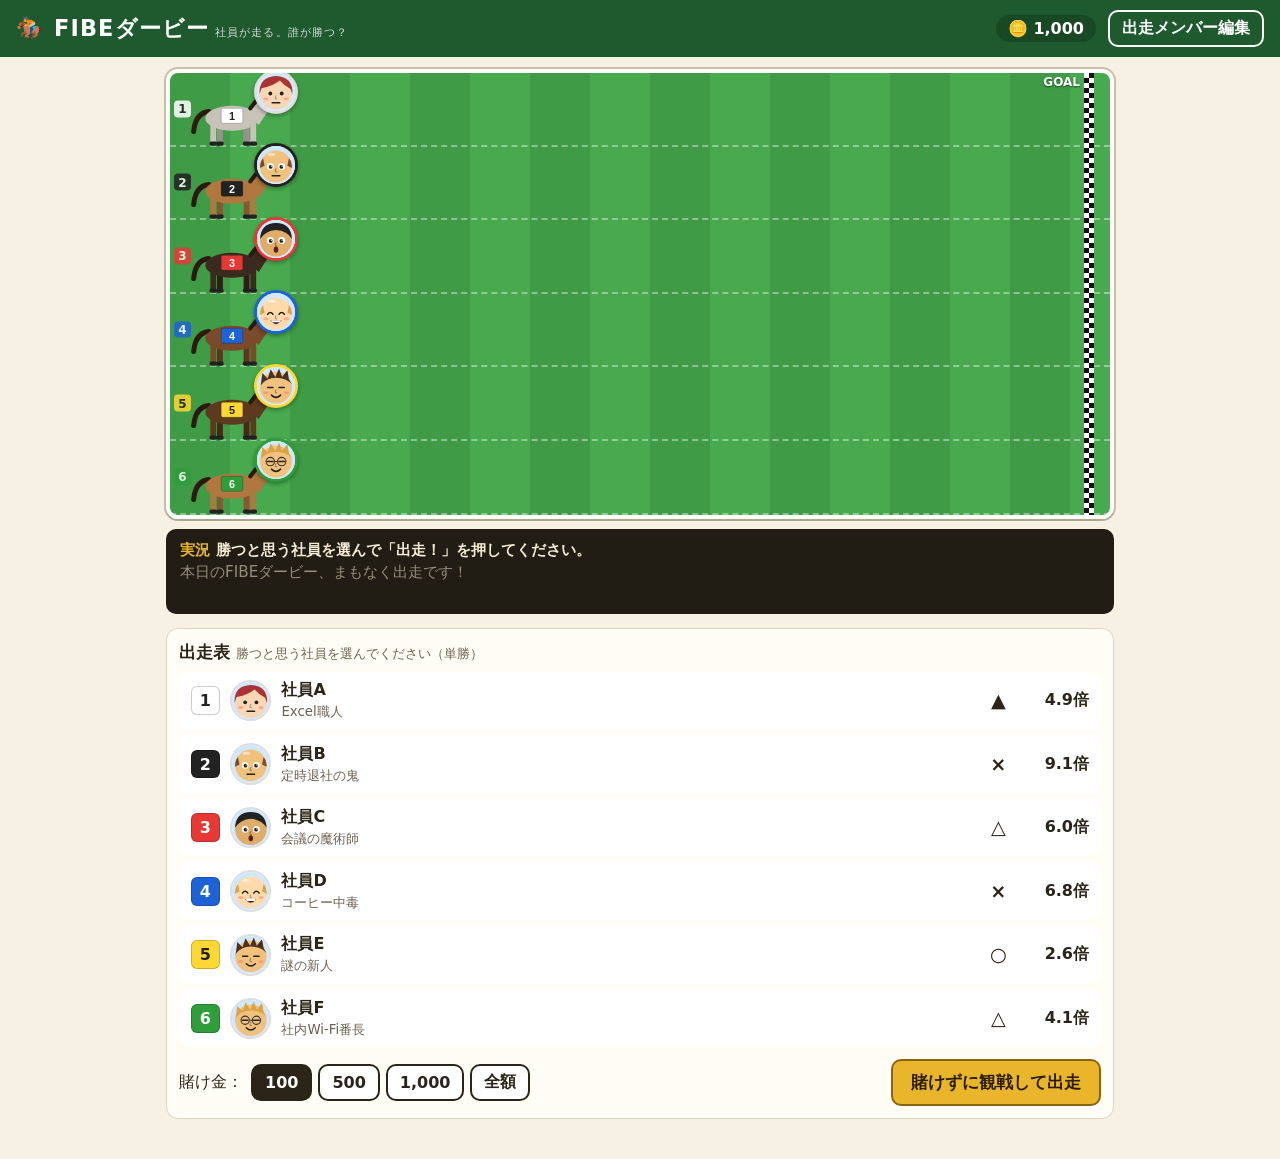
==== games/fibe-derby/index.html @ a3d032b9 "FIBEダービーを追加（feature/fibe-derby をsquash統合） Co-Authored-By: Claude Opus 5.5 <noreply@anthropic.com>" ====
<!doctype html>
<html lang="ja">
<head>
<meta charset="utf-8">
<meta name="viewport" content="width=device-width,initial-scale=1">
<title>FIBEダービー</title>
<style>
  :root {
    --bg: #f6f1e3;
    --ink: #2b2418;
    --sub: #6d6250;
    --green: #1f5a2e;
    --gold: #e9b52b;
    --card: #fffdf6;
    --line: #e0d6bf;
    --lane-h: 4.6em;
  }
  * { box-sizing: border-box; }
  html, body { margin: 0; }
  body {
    background: var(--bg);
    color: var(--ink);
    font-family: "Hiragino Kaku Gothic ProN", "Yu Gothic UI", "Meiryo", system-ui, sans-serif;
    font-size: 16px;
  }
  button { font: inherit; cursor: pointer; }
  button:disabled { cursor: not-allowed; opacity: .45; }

  header {
    background: var(--green);
    color: #fff;
    padding: 10px 16px;
    display: flex;
    align-items: center;
    gap: 12px;
    flex-wrap: wrap;
  }
  header h1 { margin: 0; font-size: 1.4rem; letter-spacing: .05em; flex: 1; white-space: nowrap; }
  header h1 small { font-size: .7rem; font-weight: normal; opacity: .8; margin-left: 6px; }
  .coins { background: #0003; border-radius: 999px; padding: 4px 12px; font-weight: 700; }
  .btn {
    border: 2px solid var(--ink);
    background: #fff;
    color: var(--ink);
    border-radius: 10px;
    padding: 6px 12px;
    font-weight: 700;
  }
  header .btn { border-color: #fff; background: transparent; color: #fff; }
  .btn.primary { background: var(--gold); border-color: #8a6410; color: #2b1d00; }

  main { max-width: 980px; margin: 0 auto; padding: 12px 16px 40px; }

  /* ---------- コース ---------- */
  #track {
    position: relative;
    border-radius: 12px;
    overflow: hidden;
    background: repeating-linear-gradient(90deg, #3f9b45 0 60px, #48a94e 60px 120px);
    border: 4px solid #fff;
    box-shadow: 0 2px 0 #0002, 0 0 0 2px #c9bfa6;
    font-size: 16px;
  }
  .lane { position: relative; height: var(--lane-h); border-bottom: 2px dashed #ffffff66; }
  .lane:last-child { border-bottom: 0; }
  .lane-no {
    position: absolute; left: 4px; top: 50%; transform: translateY(-50%);
    width: 1.4em; height: 1.4em; border-radius: 4px; font-size: .75em; font-weight: 700;
    display: grid; place-items: center; opacity: .85;
  }
  .goal {
    position: absolute; top: 0; bottom: 0; right: 16px; width: 10px;
    background: conic-gradient(#111 25%, #fff 0 50%, #111 0 75%, #fff 0) 0 0 / 10px 10px;
    z-index: 1;
  }
  .goal-label {
    position: absolute; right: 30px; top: 2px; color: #fff; font-weight: 900; font-size: .75rem;
    text-shadow: 0 1px 2px #0008; z-index: 1;
  }
  #track.slowmo { box-shadow: 0 0 0 2px #c9bfa6, inset 0 0 60px #000a; }
  #track.slowmo::after {
    content: "SLOW MOTION"; position: absolute; left: 50%; top: 50%; transform: translate(-50%, -50%);
    font-size: 2.2rem; font-weight: 900; color: #fff3; letter-spacing: .2em; pointer-events: none; z-index: 3;
    white-space: nowrap;
  }

  /* ---------- 馬 ---------- */
  .horse {
    position: absolute; left: 0; top: calc((var(--lane-h) - 4.2em) / 2 + .4em);
    width: 6.25em; height: 4.2em; z-index: 2; will-change: transform;
  }
  .flip, .bob { position: absolute; inset: 0; }
  .horse.back .flip { transform: scaleX(-1); }
  .horse-svg { position: absolute; inset: 0; width: 100%; height: 100%; overflow: visible; }
  .face {
    position: absolute; left: 3.85em; top: -.8em; width: 2.75em; height: 2.75em;
    border-radius: 50%; overflow: hidden; border: 3px solid #fff; background: #fff;
    box-shadow: 0 2px 4px #0005;
  }
  .face img, .face svg { width: 100%; height: 100%; object-fit: cover; display: block; }
  .bubble {
    position: absolute; left: 4.4em; top: -1.9em; font-size: 1.1em; z-index: 4;
    filter: drop-shadow(0 1px 1px #0006); pointer-events: none;
  }
  .rank-badge {
    position: absolute; left: -.2em; top: -.6em; background: var(--gold); color: #2b1d00; font-weight: 900;
    border-radius: 6px; padding: 0 .35em; font-size: .8em; z-index: 4; display: none;
  }
  .horse.done .rank-badge { display: block; }

  .leg { transform-box: fill-box; transform-origin: 50% 0; }
  .tail { transform-box: fill-box; transform-origin: 100% 0; }
  .running .leg-a { animation: legA .32s infinite alternate ease-in-out; }
  .running .leg-b { animation: legB .32s infinite alternate ease-in-out; }
  .running .tail { animation: tail .32s infinite alternate ease-in-out; }
  .running .bob { animation: bob .32s infinite alternate ease-in-out; }
  .horse.napping .leg, .horse.napping .bob, .horse.napping .tail { animation: none; }
  .horse.spin .bob { animation: spin .5s linear infinite; }
  #track.slowmo .running .leg-a, #track.slowmo .running .leg-b,
  #track.slowmo .running .tail, #track.slowmo .running .bob { animation-duration: .9s; }
  @keyframes legA { from { transform: rotate(30deg); } to { transform: rotate(-30deg); } }
  @keyframes legB { from { transform: rotate(-30deg); } to { transform: rotate(30deg); } }
  @keyframes tail { from { transform: rotate(-10deg); } to { transform: rotate(14deg); } }
  @keyframes bob { from { transform: translateY(0); } to { transform: translateY(-4px); } }
  @keyframes spin { to { transform: rotate(360deg); } }

  /* ---------- 実況 ---------- */
  #commentary {
    margin-top: 10px; background: #211c14; color: #f3ead2; border-radius: 10px;
    padding: 10px 14px; min-height: 5.6em; font-size: .95rem; line-height: 1.5;
  }
  #commentary .label { color: var(--gold); font-weight: 900; margin-right: 6px; }
  #commentary p { margin: 0; opacity: .55; }
  #commentary p:first-child { opacity: 1; font-weight: 700; }

  /* ---------- 出走表 ---------- */
  #paddock { margin-top: 14px; background: var(--card); border: 1px solid var(--line); border-radius: 12px; padding: 12px; }
  #paddock h2 { margin: 0 0 8px; font-size: 1.05rem; }
  #paddock h2 small { font-weight: normal; color: var(--sub); font-size: .8rem; margin-left: 6px; }
  .rows { display: grid; gap: 6px; }
  .row {
    display: grid; grid-template-columns: auto auto 1fr auto auto; align-items: center; gap: 10px;
    padding: 6px 10px; border: 2px solid transparent; border-radius: 10px; background: #fff; cursor: pointer;
  }
  .row:hover { border-color: var(--line); }
  .row.sel { border-color: var(--gold); background: #fff7d9; }
  .row input { position: absolute; opacity: 0; pointer-events: none; }
  .locked .row { cursor: default; }
  .waku { width: 1.8em; height: 1.8em; border-radius: 6px; display: grid; place-items: center; font-weight: 900; border: 1px solid #0003; }
  .pface { width: 2.6em; height: 2.6em; border-radius: 50%; overflow: hidden; border: 2px solid #0002; background: #fff; }
  .pface img, .pface svg { width: 100%; height: 100%; object-fit: cover; display: block; }
  .pname { min-width: 0; }
  .pname b { display: block; overflow: hidden; text-overflow: ellipsis; white-space: nowrap; }
  .pname small { color: var(--sub); }
  .cond { font-size: 1.2rem; font-weight: 900; width: 1.4em; text-align: center; }
  .odds { font-weight: 900; font-variant-numeric: tabular-nums; min-width: 4.2em; text-align: right; }

  .betbar { display: flex; flex-wrap: wrap; align-items: center; gap: 8px; margin-top: 12px; }
  .betbar .amounts { display: flex; gap: 6px; flex-wrap: wrap; }
  .amt.sel { background: var(--ink); color: #fff; }
  #startBtn { margin-left: auto; font-size: 1.05rem; padding: 10px 18px; }

  /* ---------- モーダル ---------- */
  .modal { position: fixed; inset: 0; background: #000a; display: none; align-items: center; justify-content: center; padding: 16px; z-index: 10; }
  .modal.open { display: flex; }
  .sheet {
    background: var(--card); border-radius: 16px; width: 100%; max-width: 560px; max-height: calc(100vh - 32px);
    overflow: auto; padding: 18px; box-shadow: 0 10px 40px #0006;
  }
  .sheet h2 { margin: 0 0 12px; }
  .podium { display: flex; align-items: flex-end; justify-content: center; gap: 10px; margin: 8px 0 14px; }
  .pod { text-align: center; flex: 1; max-width: 160px; }
  .pod .pface { margin: 0 auto 6px; width: 4em; height: 4em; }
  .pod.p1 .pface { width: 6em; height: 6em; border: 4px solid var(--gold); }
  .pod .stand { border-radius: 8px 8px 0 0; color: #fff; font-weight: 900; padding: 6px 0; margin-top: 6px; }
  .pod.p1 .stand { background: #c9971c; height: 70px; }
  .pod.p2 .stand { background: #9aa3ad; height: 48px; }
  .pod.p3 .stand { background: #b06d3b; height: 34px; }
  .pod b { display: block; overflow: hidden; text-overflow: ellipsis; white-space: nowrap; }
  .pod small { color: var(--sub); }
  .rest { margin: 0 0 12px; padding-left: 1.6em; color: var(--sub); }
  .payout { font-size: 1.15rem; font-weight: 900; text-align: center; margin: 10px 0 14px; }
  .payout.win { color: #b8860b; }
  .sheet .actions { display: flex; gap: 8px; justify-content: flex-end; flex-wrap: wrap; }

  .ed-list { display: grid; gap: 8px; margin-bottom: 12px; }
  .ed-item { display: grid; grid-template-columns: auto 1fr; gap: 10px; align-items: center; background: #fff; border: 1px solid var(--line); border-radius: 10px; padding: 8px; }
  .ed-item .pface { width: 3.4em; height: 3.4em; }
  .ed-fields { display: grid; gap: 4px; min-width: 0; }
  .ed-fields input[type=text] { width: 100%; font: inherit; padding: 4px 8px; border: 1px solid var(--line); border-radius: 6px; }
  .ed-btns { display: flex; gap: 6px; flex-wrap: wrap; }
  .ed-btns .btn { padding: 2px 8px; font-size: .85rem; }
  .ed-btns label.btn input { display: none; }
  .note { color: var(--sub); font-size: .82rem; margin: 0 0 12px; }

  #toast {
    position: fixed; left: 50%; bottom: 20px; transform: translateX(-50%); background: #211c14; color: #fff;
    padding: 10px 16px; border-radius: 10px; font-weight: 700; z-index: 20; display: none; max-width: calc(100% - 32px);
  }

  @media (max-width: 640px) {
    #track { font-size: 12px; }
    header h1 small { display: none; }
    .row { gap: 6px; padding: 6px; }
    #startBtn { width: 100%; margin-left: 0; }
  }
</style>
</head>
<body>
<header>
  <h1>🏇 FIBEダービー<small>社員が走る。誰が勝つ？</small></h1>
  <span class="coins">🪙 <span id="coins">0</span></span>
  <button class="btn" id="editBtn">出走メンバー編集</button>
</header>

<main>
  <div id="track"></div>
  <div id="commentary"></div>

  <section id="paddock">
    <h2>出走表<small>勝つと思う社員を選んでください（単勝）</small></h2>
    <div class="rows" id="rows"></div>
    <div class="betbar">
      <span>賭け金：</span>
      <div class="amounts" id="amounts"></div>
      <button class="btn primary" id="startBtn">出走！</button>
    </div>
  </section>
</main>

<div class="modal" id="resultModal"><div class="sheet" id="resultSheet"></div></div>
<div class="modal" id="editModal"><div class="sheet" id="editSheet"></div></div>
<div id="toast"></div>

<script src="roster.js"></script>
<script>
(() => {
  'use strict';

  const STORE_KEY = 'fibe-derby-v1';
  const MAX_RUNNERS = 8;
  const MAX_ROSTER = 30;
  const DISTANCE = 100;
  const START_COINS = 1000;
  const BET_STEPS = [100, 500, 1000, 'ALL'];
  // JRAの枠色（白・黒・赤・青・黄・緑・橙・桃）
  const WAKU = [
    { bg: '#ffffff', fg: '#222' }, { bg: '#222222', fg: '#fff' }, { bg: '#e53935', fg: '#fff' },
    { bg: '#1e63d6', fg: '#fff' }, { bg: '#fdd835', fg: '#222' }, { bg: '#2e9d3a', fg: '#fff' },
    { bg: '#fb8c00', fg: '#fff' }, { bg: '#f48fb1', fg: '#222' },
  ];
  const COATS = ['#8d5a2b', '#5b3a1e', '#b0773f', '#3b2a1f', '#c9c2b8', '#7a4a2a'];
  const EVENTS = [
    { cls: 'napping', mult: 0, dur: 1.6, icon: '💤', say: n => `おっと${n}、走りながら居眠りだ！` },
    { cls: '', mult: 2.0, dur: 1.2, icon: '⚡', say: n => `${n}、締め切り前の本気ダッシュ！！` },
    { cls: 'back', mult: -0.5, dur: 0.9, icon: '↩️', say: n => `${n}、忘れ物を取りにまさかの逆走！` },
    { cls: 'napping', mult: 0.15, dur: 1.3, icon: '📞', say: n => `${n}に上司から着信！立ち止まって対応中！` },
    { cls: '', mult: 1.6, dur: 1.6, icon: '☕', say: n => `${n}、コーヒーをキメて覚醒！` },
    { cls: 'spin', mult: 0.3, dur: 1.0, icon: '🌀', say: n => `${n}、なぜかその場で回転！` },
    { cls: '', mult: 1.4, dur: 1.5, icon: '🍱', say: n => `${n}、昼休みのチャイムが聞こえて加速！` },
  ];

  const $ = s => document.querySelector(s);
  const esc = s => String(s).replace(/[&<>"']/g, c => ({ '&': '&amp;', '<': '&lt;', '>': '&gt;', '"': '&quot;', "'": '&#39;' }[c]));
  const clamp = (v, a, b) => Math.max(a, Math.min(b, v));

  function hashStr(s) {
    let h = 2166136261;
    for (const ch of String(s)) { h ^= ch.codePointAt(0); h = Math.imul(h, 16777619); }
    return h >>> 0;
  }
  function mulberry32(a) {
    return () => {
      a |= 0; a = a + 0x6D2B79F5 | 0;
      let t = Math.imul(a ^ a >>> 15, 1 | a);
      t = t + Math.imul(t ^ t >>> 7, 61 | t) ^ t;
      return ((t ^ t >>> 14) >>> 0) / 4294967296;
    };
  }
  const pick = (r, arr) => arr[Math.floor(r() * arr.length)];
  function shuffle(arr) {
    const a = arr.slice();
    for (let i = a.length - 1; i > 0; i--) { const j = Math.floor(Math.random() * (i + 1)); [a[i], a[j]] = [a[j], a[i]]; }
    return a;
  }

  // ---------- 仮の顔（写真がないとき） ----------
  function faceSVG(seed) {
    const r = mulberry32(hashStr(seed));
    const skin = pick(r, ['#f9d7b5', '#f1c27d', '#e0ac69', '#ffdbac', '#d9a066']);
    const hair = pick(r, ['#222', '#4a3020', '#7a4b2a', '#8a8a8a', '#d9a441', '#a33']);
    const hairStyle = Math.floor(r() * 4), eyes = Math.floor(r() * 4), mouth = Math.floor(r() * 4);
    const glasses = r() < 0.3, blush = r() < 0.5;
    let s = `<svg viewBox="0 0 100 100" xmlns="http://www.w3.org/2000/svg"><rect width="100" height="100" fill="#cfe8ff"/>`;
    s += `<circle cx="50" cy="54" r="42" fill="${skin}"/>`;
    s += [
      `<path d="M8 50 Q10 8 50 8 Q90 8 92 50 Q80 28 50 26 Q22 28 8 50Z" fill="${hair}"/>`,
      `<path d="M10 48 L14 16 L28 30 L36 6 L48 26 L58 4 L66 26 L80 8 L84 32 L92 46 Q78 28 50 28 Q24 28 10 48Z" fill="${hair}"/>`,
      `<path d="M8 58 Q8 40 16 32 L20 52Z M92 58 Q92 40 84 32 L80 52Z" fill="${hair}"/><ellipse cx="38" cy="22" rx="10" ry="4" fill="#fff" opacity=".5"/>`,
      `<path d="M7 56 Q4 10 50 8 Q96 10 93 56 L88 42 Q70 32 60 20 Q40 36 12 40Z" fill="${hair}"/>`,
    ][hairStyle];
    s += [
      `<circle cx="35" cy="54" r="5" fill="#222"/><circle cx="65" cy="54" r="5" fill="#222"/>`,
      `<path d="M28 56 Q35 47 42 56 M58 56 Q65 47 72 56" stroke="#222" stroke-width="4" fill="none" stroke-linecap="round"/>`,
      `<circle cx="35" cy="54" r="9" fill="#fff"/><circle cx="65" cy="54" r="9" fill="#fff"/><circle cx="36" cy="55" r="5" fill="#222"/><circle cx="64" cy="55" r="5" fill="#222"/><circle cx="38" cy="53" r="1.6" fill="#fff"/><circle cx="66" cy="53" r="1.6" fill="#fff"/>`,
      `<path d="M28 54 H42 M58 54 H72" stroke="#222" stroke-width="4" stroke-linecap="round"/>`,
    ][eyes];
    if (glasses) s += `<g fill="none" stroke="#333" stroke-width="3"><circle cx="35" cy="54" r="11"/><circle cx="65" cy="54" r="11"/><path d="M46 54 H54"/></g>`;
    if (blush) s += `<ellipse cx="23" cy="68" rx="7" ry="4" fill="#ff6b6b" opacity=".45"/><ellipse cx="77" cy="68" rx="7" ry="4" fill="#ff6b6b" opacity=".45"/>`;
    s += `<path d="M50 60 Q45 68 52 68" stroke="#0005" stroke-width="3" fill="none" stroke-linecap="round"/>`;
    s += [
      `<path d="M38 74 Q50 86 62 74" stroke="#222" stroke-width="4" fill="none" stroke-linecap="round"/>`,
      `<ellipse cx="50" cy="78" rx="6" ry="8" fill="#5a1f1f"/>`,
      `<path d="M40 78 H60" stroke="#222" stroke-width="4" stroke-linecap="round"/>`,
      `<path d="M35 72 Q50 92 65 72Z" fill="#5a1f1f"/><path d="M37 72 H63 L61 77 H39Z" fill="#fff"/>`,
    ][mouth];
    return s + '</svg>';
  }
  const faceHTML = m => m.photo ? `<img src="${esc(m.photo)}" alt="">` : faceSVG(m.id);

  function horseSVG(coat, waku, num) {
    const leg = (x, cls, far) => `<g class="leg ${cls}"><rect x="${x}" y="46" width="7" height="28" rx="3" fill="${coat}"/>${far ? `<rect x="${x}" y="46" width="7" height="28" rx="3" fill="#000" opacity=".25"/>` : ''}<rect x="${x - 1}" y="70" width="9" height="5" rx="2" fill="#222"/></g>`;
    return `<svg class="horse-svg" viewBox="0 0 120 80" xmlns="http://www.w3.org/2000/svg">
      <path class="tail" d="M20 34 Q4 36 2 58" stroke="#2a1a10" stroke-width="6" fill="none" stroke-linecap="round"/>
      ${leg(30, 'leg-b', true)}${leg(62, 'leg-a', true)}
      <ellipse cx="48" cy="42" rx="32" ry="15" fill="${coat}"/>
      <path d="M66 36 L86 12 L100 20 L80 50Z" fill="${coat}"/>
      <path d="M70 30 L85 11" stroke="#2a1a10" stroke-width="5" stroke-linecap="round"/>
      <rect x="35" y="30" width="26" height="18" rx="2" fill="${waku.bg}" stroke="#0004"/>
      <text x="48" y="44" font-size="13" font-weight="700" text-anchor="middle" fill="${waku.fg}" font-family="sans-serif">${num}</text>
      ${leg(22, 'leg-a', false)}${leg(70, 'leg-b', false)}
    </svg>`;
  }

  // ---------- 保存 ----------
  function defaultRoster() {
    // roster.js が読めない環境でも遊べるように最低限の仮メンバーを用意する
    const src = Array.isArray(window.FIBE_ROSTER) && window.FIBE_ROSTER.length >= 2
      ? window.FIBE_ROSTER
      : ['社員A', '社員B', '社員C', '社員D'].map(name => ({ name }));
    return src.map((m, i) => ({
      id: 'd' + i + '-' + hashStr(m.name), name: String(m.name || `社員${i + 1}`), catch: String(m.catch || ''), photo: String(m.photo || ''),
    }));
  }
  function loadStore() {
    let d = null;
    try { d = JSON.parse(localStorage.getItem(STORE_KEY)); } catch (e) { d = null; }
    const out = { coins: START_COINS, rosterEdited: false, roster: null };
    if (d && typeof d.coins === 'number' && isFinite(d.coins)) out.coins = d.coins;
    if (d && d.rosterEdited && Array.isArray(d.roster) && d.roster.length >= 2) { out.rosterEdited = true; out.roster = d.roster; }
    return out;
  }
  function save() {
    try { localStorage.setItem(STORE_KEY, JSON.stringify(store)); return true; }
    catch (e) { toast('保存できませんでした（ブラウザの保存領域が足りない可能性があります）'); return false; }
  }
  const roster = () => store.rosterEdited && store.roster ? store.roster : defaultRoster();

  let toastTimer = 0;
  function toast(msg) {
    const t = $('#toast');
    t.textContent = msg; t.style.display = 'block';
    clearTimeout(toastTimer); toastTimer = setTimeout(() => { t.style.display = 'none'; }, 3500);
  }

  // ---------- 状態 ----------
  const store = loadStore();
  let race = null;
  let selected = null;
  let bet = 100;
  let rafId = 0;

  function condMark(stat) {
    if (stat > 0.8) return '◎';
    if (stat > 0.6) return '○';
    if (stat > 0.4) return '▲';
    if (stat > 0.2) return '△';
    return '×';
  }

  function newCard() {
    cancelAnimationFrame(rafId);
    if (store.coins < 100) {
      store.coins = START_COINS; save();
      toast('コインが尽きたので、社長から温情の1000コインが支給されました');
    }
    let members = roster();
    if (members.length > MAX_RUNNERS) members = shuffle(members).slice(0, MAX_RUNNERS);
    const horses = members.map((m, i) => ({
      id: m.id, name: m.name, catch: m.catch, photo: m.photo,
      num: i + 1, waku: WAKU[i % WAKU.length], coat: pick(Math.random, COATS),
      stat: Math.random(), kick: Math.random(), pos: 0, burst: 0,
      ev: null, evLeft: 0, evCount: 0, late: 0, done: false, time: null, el: null,
    }));
    // 同じ走行モデルで裏レースを繰り返し、実際の勝率に近いオッズを付ける
    const wins = simulateWins(horses, 400);
    horses.forEach((h, i) => {
      const p = (wins[i] + 0.5) / (400 + horses.length * 0.5);
      h.odds = clamp(Math.round(0.8 / p * 10) / 10, 1.1, 999.9);
    });
    race = { horses, phase: 'paddock', t: 0, leaderId: null, lastLeaderSay: -9, said: {}, slow: false, slowDone: false, order: [], endAt: null, bet: 0, pickId: null };
    selected = null;
    renderTrack(); renderPaddock(); renderCoins();
    setCommentary(['本日のFIBEダービー、まもなく出走です！', '勝つと思う社員を選んで「出走！」を押してください。']);
  }

  // ---------- 描画 ----------
  function renderCoins() { $('#coins').textContent = store.coins.toLocaleString(); }

  function renderTrack() {
    const track = $('#track');
    track.classList.remove('slowmo');
    track.innerHTML = race.horses.map(h => `
      <div class="lane">
        <span class="lane-no" style="background:${h.waku.bg};color:${h.waku.fg}">${h.num}</span>
        <div class="horse" data-id="${esc(h.id)}">
          <div class="flip"><div class="bob">${horseSVG(h.coat, h.waku, h.num)}<div class="face" style="border-color:${h.waku.bg === '#ffffff' ? '#ddd' : h.waku.bg}">${faceHTML(h)}</div></div></div>
          <span class="bubble"></span><span class="rank-badge"></span>
        </div>
      </div>`).join('') + '<div class="goal"></div><span class="goal-label">GOAL</span>';
    track.querySelectorAll('.horse').forEach((el, i) => { race.horses[i].el = el; });
    layout();
    race.horses.forEach(placeHorse);
  }

  let geo = { startX: 22, span: 300 };
  function layout() {
    const track = $('#track');
    const any = track.querySelector('.horse');
    if (!any) return;
    const face = any.querySelector('.face');
    const nose = face.offsetLeft + face.offsetWidth;
    const goalX = track.clientWidth - 16 - 10;
    const startX = track.clientWidth < 500 ? 16 : 22;
    geo = { startX, span: Math.max(40, goalX - nose - startX) };
  }
  function placeHorse(h) {
    const x = geo.startX + clamp(h.pos, -6, DISTANCE) / DISTANCE * geo.span;
    h.el.style.transform = `translateX(${x}px)`;
  }

  function renderPaddock() {
    const locked = race.phase !== 'paddock';
    $('#paddock').classList.toggle('locked', locked);
    $('#rows').innerHTML = race.horses.map(h => `
      <label class="row ${selected === h.id ? 'sel' : ''}">
        <input type="radio" name="pick" value="${esc(h.id)}" ${selected === h.id ? 'checked' : ''} ${locked ? 'disabled' : ''}>
        <span class="waku" style="background:${h.waku.bg};color:${h.waku.fg}">${h.num}</span>
        <span class="pface">${faceHTML(h)}</span>
        <span class="pname"><b>${esc(h.name)}</b><small>${esc(h.catch)}</small></span>
        <span class="cond" title="調子">${condMark(h.stat)}</span>
        <span class="odds">${h.odds.toFixed(1)}倍</span>
      </label>`).join('');
    $('#amounts').innerHTML = BET_STEPS.map(v => {
      const val = v === 'ALL' ? store.coins : v;
      const dis = locked || val > store.coins || val <= 0;
      return `<button class="btn amt ${bet === v ? 'sel' : ''}" data-v="${v}" ${dis ? 'disabled' : ''}>${v === 'ALL' ? '全額' : v.toLocaleString()}</button>`;
    }).join('');
    updateStartBtn();
  }
  function betValue() { return bet === 'ALL' ? store.coins : Math.min(bet, store.coins); }
  function updateStartBtn() {
    const b = $('#startBtn');
    b.disabled = race.phase !== 'paddock';
    const h = race.horses.find(x => x.id === selected);
    b.textContent = h ? `${h.name}に${betValue().toLocaleString()}コイン賭けて出走！` : '賭けずに観戦して出走';
    $('#editBtn').disabled = race.phase === 'running';
  }

  let lines = [];
  function setCommentary(arr) { lines = arr.slice().reverse(); drawCommentary(); }
  function say(text) { lines.unshift(text); lines = lines.slice(0, 4); drawCommentary(); }
  function drawCommentary() {
    $('#commentary').innerHTML = lines.map((l, i) => `<p>${i === 0 ? '<span class="label">実況</span>' : ''}${esc(l)}</p>`).join('');
  }

  // ---------- レース ----------
  function startRace() {
    if (race.phase !== 'paddock') return;
    if (selected) {
      race.bet = betValue(); race.pickId = selected;
      store.coins -= race.bet; save(); renderCoins();
    }
    race.phase = 'running';
    renderPaddock();
    $('#track').scrollIntoView({ behavior: 'smooth', block: 'start' });
    const late = [];
    race.horses.forEach(h => {
      h.el.classList.add('running');
      if (Math.random() < 0.15) { h.late = 0.4 + Math.random() * 0.8; late.push(h.name); }
    });
    say('各馬いっせいにスタート！');
    if (late.length) setTimeout(() => say(`${late.join('、')}、出遅れた！`), 350);
    let last = performance.now();
    const loop = now => {
      const dt = Math.min(0.05, (now - last) / 1000);
      last = now;
      step(dt * (race.slow ? 0.35 : 1));
      race.horses.forEach(placeHorse);
      if (race.phase === 'running') rafId = requestAnimationFrame(loop);
    };
    rafId = requestAnimationFrame(loop);
  }

  function setEvent(h, ev) {
    h.ev = ev; h.evLeft = ev ? ev.dur : 0;
    h.el.classList.remove('napping', 'back', 'spin');
    if (ev && ev.cls) h.el.classList.add(ev.cls);
    h.el.querySelector('.bubble').textContent = ev ? ev.icon : '';
  }

  // 1頭の瞬間速度（本番レースとオッズ計算の両方で使う）
  function speedOf(h, t, dt) {
    h.burst = clamp(h.burst + (Math.random() - 0.5) * dt * 6, -1.5, 1.5);
    let v = 6.4 + h.stat * 1.2 + h.burst + (h.pos > 70 ? h.kick * 1.4 : 0);
    if (h.ev) v *= h.ev.mult;
    if (t < h.late) v = 0;
    return v;
  }

  function simulateWins(horses, n) {
    const wins = horses.map(() => 0);
    const dt = 0.05;
    for (let k = 0; k < n; k++) {
      const hs = horses.map(h => ({ stat: h.stat, kick: h.kick, pos: 0, burst: 0, ev: null, evLeft: 0, evCount: 0, late: Math.random() < 0.15 ? 0.4 + Math.random() * 0.8 : 0 }));
      let t = 0, winner = -1;
      while (winner < 0 && t < 30) {
        t += dt;
        let best = -1, bestOver = -1;
        hs.forEach((h, i) => {
          if (h.ev) { h.evLeft -= dt; if (h.evLeft <= 0) h.ev = null; }
          else if (t > 1 && h.evCount < 2 && h.pos < 96 && Math.random() < 0.07 * dt) { h.ev = EVENTS[Math.floor(Math.random() * EVENTS.length)]; h.evLeft = h.ev.dur; h.evCount++; }
          h.pos += speedOf(h, t, dt) * dt;
          if (h.pos >= DISTANCE && h.pos - DISTANCE > bestOver) { best = i; bestOver = h.pos - DISTANCE; }
        });
        winner = best;
      }
      if (winner < 0) winner = hs.reduce((bi, h, i) => h.pos > hs[bi].pos ? i : bi, 0);
      wins[winner]++;
    }
    return wins;
  }

  function step(dt) {
    race.t += dt;
    for (const h of race.horses) {
      if (h.done) continue;
      if (h.ev) {
        h.evLeft -= dt;
        if (h.evLeft <= 0) setEvent(h, null);
      } else if (race.t > 1 && h.evCount < 2 && h.pos < 96 && Math.random() < 0.07 * dt) {
        const ev = EVENTS[Math.floor(Math.random() * EVENTS.length)];
        h.evCount++; setEvent(h, ev); say(ev.say(h.name));
      }
      const v = speedOf(h, race.t, dt);
      const prev = h.pos;
      h.pos += v * dt;
      if (h.pos >= DISTANCE) {
        const frac = (DISTANCE - prev) / (h.pos - prev);
        h.time = race.t - dt + dt * frac;
        h.pos = DISTANCE; h.done = true;
        setEvent(h, null);
        h.el.classList.remove('running'); h.el.classList.add('done');
        race.order.push(h);
        onFinish(h);
      }
    }
    commentate();
    const allDone = race.horses.every(h => h.done);
    if (race.endAt === null && (allDone || race.t > 30)) race.endAt = race.t + 0.8;
    if (race.endAt !== null && race.t >= race.endAt) endRace();
  }

  function commentate() {
    const running = race.horses.slice().sort((a, b) => b.pos - a.pos);
    const lead = running[0], second = running[1];
    if (race.order.length) return;
    if (lead.id !== race.leaderId && race.t - race.lastLeaderSay > 1.5 && race.t > 1.2) {
      race.leaderId = lead.id; race.lastLeaderSay = race.t;
      say(`先頭は${lead.name}！`);
    }
    if (!race.said.half && lead.pos > 50) { race.said.half = true; say(`折り返し！先頭${lead.name}、2番手に${second.name}！`); }
    if (!race.said.last && lead.pos > 75) { race.said.last = true; say('最後の直線に入った！'); }
    if (!race.slowDone && !race.slow && lead.pos > 88 && second && second.pos > lead.pos - 5) {
      race.slow = true; $('#track').classList.add('slowmo');
      say(`${lead.name}と${second.name}の大接戦！スローモーションでお送りします！`);
    }
  }

  function onFinish(h) {
    if (race.order.length === 1) {
      say(`${h.name}、いま先頭でゴールイン！！`);
      race.slow = false; race.slowDone = true; $('#track').classList.remove('slowmo');
    }
  }

  function finalOrder() {
    const done = race.horses.filter(h => h.done).sort((a, b) => a.time - b.time);
    const rest = race.horses.filter(h => !h.done).sort((a, b) => b.pos - a.pos);
    return done.concat(rest);
  }

  function endRace() {
    race.phase = 'result';
    cancelAnimationFrame(rafId);
    race.slow = false; $('#track').classList.remove('slowmo');
    const order = finalOrder();
    order.forEach((h, i) => {
      h.el.classList.remove('running', 'napping', 'back', 'spin');
      h.el.classList.add('done');
      h.el.querySelector('.rank-badge').textContent = `${i + 1}着`;
    });
    const winner = order[0];
    let payoutHTML;
    if (!race.pickId) {
      payoutHTML = '<p class="payout">今回は観戦のみでした</p>';
    } else if (race.pickId === winner.id) {
      const win = Math.floor(race.bet * winner.odds);
      store.coins += win;
      payoutHTML = `<p class="payout win">🎉 的中！ ${winner.odds.toFixed(1)}倍で +${win.toLocaleString()} コイン</p>`;
    } else {
      const mine = order.findIndex(h => h.id === race.pickId);
      payoutHTML = `<p class="payout">ハズレ… ${esc(order[mine].name)}は${mine + 1}着でした（-${race.bet.toLocaleString()} コイン）</p>`;
    }
    save(); renderCoins(); renderPaddock();
    const tm = h => h.done ? `${h.time.toFixed(2)}秒` : '完走できず';
    const pod = (h, rank) => h ? `<div class="pod p${rank}"><div class="pface">${faceHTML(h)}</div><b>${esc(h.name)}</b><small>${tm(h)}</small><div class="stand">${rank}着</div></div>` : '';
    $('#resultSheet').innerHTML = `
      <h2>🏁 レース結果</h2>
      <div class="podium">${pod(order[1], 2)}${pod(order[0], 1)}${pod(order[2], 3)}</div>
      ${order.length > 3 ? `<ol class="rest" start="4">${order.slice(3).map(h => `<li>${esc(h.name)}（${tm(h)}）</li>`).join('')}</ol>` : ''}
      ${payoutHTML}
      <div class="actions"><button class="btn" id="closeResult">コースを見る</button><button class="btn primary" id="nextRace">次のレースへ</button></div>`;
    $('#resultModal').classList.add('open');
    say(`優勝は${winner.name}！おめでとう！`);
    $('#startBtn').disabled = false;
    $('#startBtn').textContent = '次のレースへ';
  }

  // ---------- メンバー編集 ----------
  let draft = [];
  let draftIsDefault = false;
  function openEditor() {
    if (race.phase === 'running') return;
    draft = roster().map(m => ({ ...m }));
    draftIsDefault = !store.rosterEdited;
    renderEditor();
    $('#editModal').classList.add('open');
  }
  function renderEditor() {
    $('#editSheet').innerHTML = `
      <h2>出走メンバー編集</h2>
      <p class="note">写真はこのブラウザ内にだけ保存され、外部には送信されません。1レースの出走は最大${MAX_RUNNERS}頭（多いときはランダムに選出）。</p>
      <div class="ed-list">${draft.map((m, i) => `
        <div class="ed-item" data-i="${i}">
          <span class="pface">${faceHTML(m)}</span>
          <div class="ed-fields">
            <input type="text" class="ed-name" value="${esc(m.name)}" maxlength="16" placeholder="名前">
            <input type="text" class="ed-catch" value="${esc(m.catch)}" maxlength="20" placeholder="キャッチコピー（任意）">
            <div class="ed-btns">
              <label class="btn">写真を選ぶ<input type="file" accept="image/*" class="ed-photo"></label>
              ${m.photo ? '<button class="btn ed-unphoto">写真を外す</button>' : ''}
              <button class="btn ed-del" ${draft.length <= 2 ? 'disabled' : ''}>削除</button>
            </div>
          </div>
        </div>`).join('')}
      </div>
      <div class="actions">
        <button class="btn" id="edReset">初期メンバーに戻す</button>
        <button class="btn" id="edAdd" ${draft.length >= MAX_ROSTER ? 'disabled' : ''}>＋ 社員を追加</button>
        <button class="btn" id="edCancel">キャンセル</button>
        <button class="btn primary" id="edSave">保存</button>
      </div>`;
  }
  function syncDraftText() {
    document.querySelectorAll('.ed-item').forEach(el => {
      const m = draft[+el.dataset.i];
      m.name = el.querySelector('.ed-name').value;
      m.catch = el.querySelector('.ed-catch').value;
    });
  }
  function readPhoto(file) {
    return new Promise((resolve, reject) => {
      const fr = new FileReader();
      fr.onerror = reject;
      fr.onload = () => {
        const img = new Image();
        img.onerror = reject;
        img.onload = () => {
          const S = 160, m = Math.min(img.width, img.height);
          const c = document.createElement('canvas');
          c.width = c.height = S;
          // 縦長の写真は顔が上寄りのことが多いので、少し上を切り抜く
          c.getContext('2d').drawImage(img, (img.width - m) / 2, (img.height - m) * 0.3, m, m, 0, 0, S, S);
          resolve(c.toDataURL('image/jpeg', 0.85));
        };
        img.src = fr.result;
      };
      fr.readAsDataURL(file);
    });
  }

  $('#editSheet').addEventListener('click', e => {
    const item = e.target.closest('.ed-item');
    if (e.target.closest('.ed-del') && item) { syncDraftText(); draft.splice(+item.dataset.i, 1); draftIsDefault = false; renderEditor(); }
    else if (e.target.closest('.ed-unphoto') && item) { syncDraftText(); draft[+item.dataset.i].photo = ''; draftIsDefault = false; renderEditor(); }
    else if (e.target.id === 'edAdd') {
      syncDraftText();
      draft.push({ id: 'm' + Date.now().toString(36) + Math.floor(Math.random() * 1e6).toString(36), name: `社員${draft.length + 1}`, catch: '', photo: '' });
      draftIsDefault = false; renderEditor();
    }
    else if (e.target.id === 'edReset') { draft = defaultRoster(); draftIsDefault = true; renderEditor(); }
    else if (e.target.id === 'edCancel') { $('#editModal').classList.remove('open'); }
    else if (e.target.id === 'edSave') {
      syncDraftText();
      draft.forEach((m, i) => { m.name = m.name.trim() || `社員${i + 1}`; m.catch = m.catch.trim(); });
      if (draftIsDefault) { store.rosterEdited = false; store.roster = null; }
      else { store.rosterEdited = true; store.roster = draft; }
      if (!save()) return;
      $('#editModal').classList.remove('open');
      newCard();
      toast('出走メンバーを保存しました');
    }
  });
  $('#editSheet').addEventListener('input', () => { draftIsDefault = false; });
  $('#editSheet').addEventListener('change', async e => {
    if (!e.target.classList.contains('ed-photo')) return;
    const item = e.target.closest('.ed-item');
    const file = e.target.files && e.target.files[0];
    if (!file || !item) return;
    try {
      syncDraftText();
      draft[+item.dataset.i].photo = await readPhoto(file);
      draftIsDefault = false; renderEditor();
    } catch (err) { toast('この画像は読み込めませんでした'); }
  });

  // ---------- 操作 ----------
  $('#rows').addEventListener('change', e => {
    if (race.phase !== 'paddock' || e.target.name !== 'pick') return;
    selected = selected === e.target.value ? null : e.target.value;
    renderPaddock();
  });
  $('#rows').addEventListener('click', e => {
    // 選択中の行をもう一度押したら選択解除
    const row = e.target.closest('.row');
    if (!row || race.phase !== 'paddock') return;
    const input = row.querySelector('input');
    if (input.value === selected && e.target === input) { selected = null; renderPaddock(); }
  });
  $('#amounts').addEventListener('click', e => {
    const b = e.target.closest('.amt');
    if (!b || b.disabled) return;
    bet = b.dataset.v === 'ALL' ? 'ALL' : +b.dataset.v;
    renderPaddock();
  });
  $('#startBtn').addEventListener('click', () => {
    if (race.phase === 'result') { $('#resultModal').classList.remove('open'); newCard(); }
    else startRace();
  });
  $('#resultModal').addEventListener('click', e => {
    if (e.target.id === 'nextRace') { $('#resultModal').classList.remove('open'); newCard(); }
    else if (e.target.id === 'closeResult' || e.target.id === 'resultModal') $('#resultModal').classList.remove('open');
  });
  $('#editBtn').addEventListener('click', openEditor);
  window.addEventListener('resize', () => { if (race) { layout(); race.horses.forEach(placeHorse); } });

  newCard();
})();
</script>
</body>
</html>
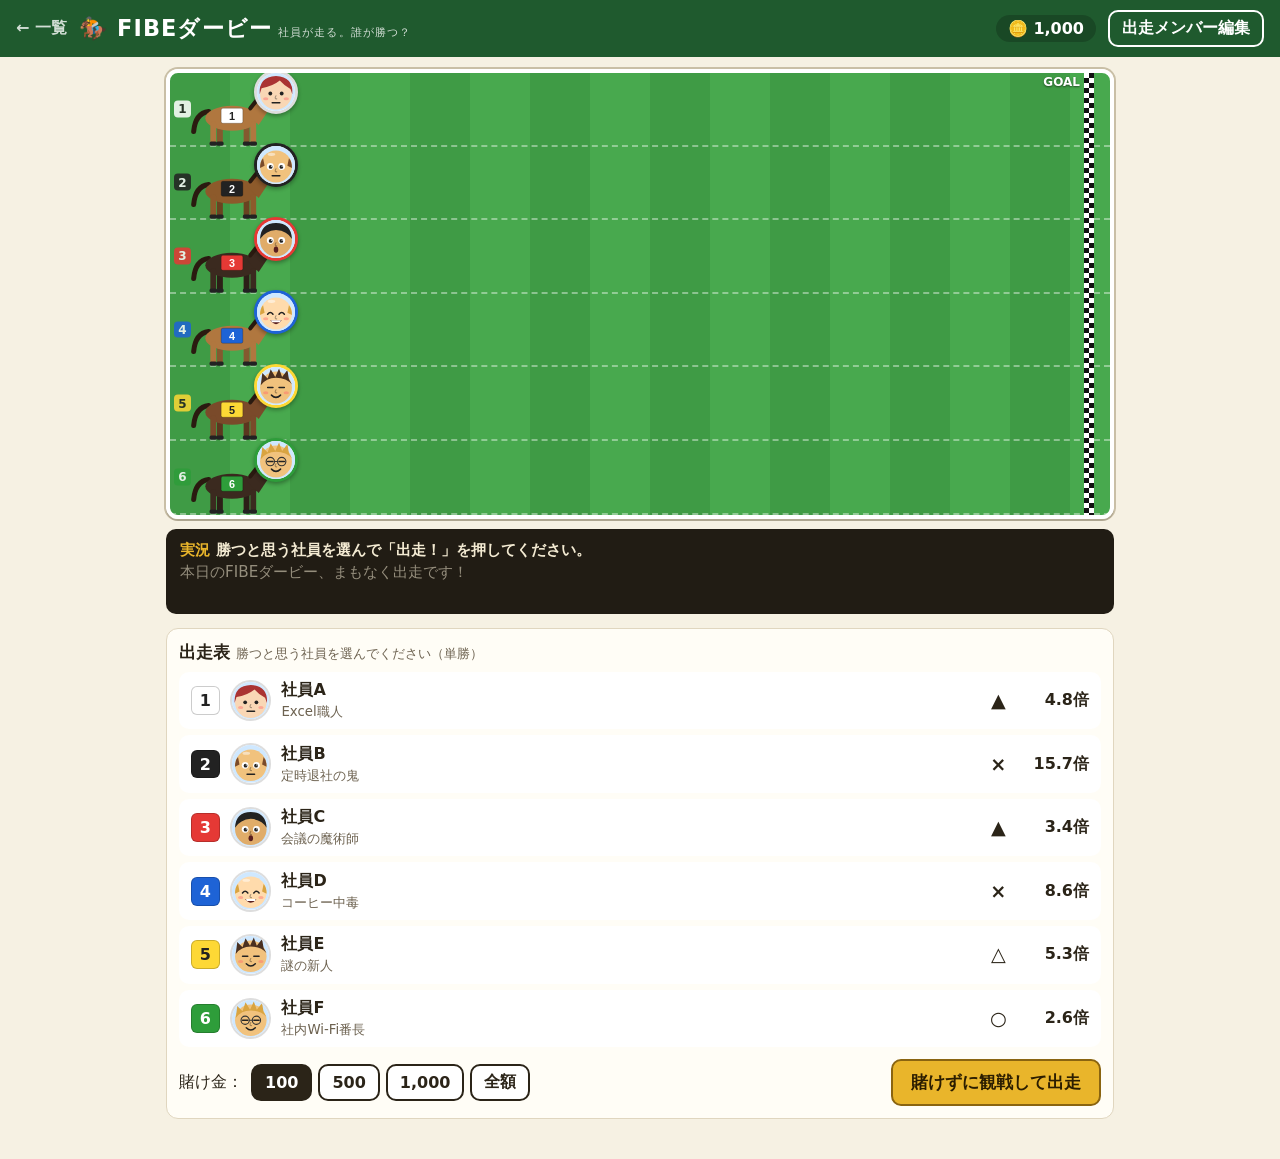
==== commit 8eae620a: "ゲーム一覧「のみゲー！」と爆弾ゲームを追加（feature/hub をsquash統合） Co-Authored-By: Claude Opus 5.5 <noreply@anthropic.com>" ====
--- a/games/fibe-derby/index.html
+++ b/games/fibe-derby/index.html
@@ -37,6 +37,8 @@
   }
   header h1 { margin: 0; font-size: 1.4rem; letter-spacing: .05em; flex: 1; white-space: nowrap; }
   header h1 small { font-size: .7rem; font-weight: normal; opacity: .8; margin-left: 6px; }
+  .back-link { color: #fffc; text-decoration: none; font-weight: 700; white-space: nowrap; }
+  .back-link:hover { color: #fff; }
   .coins { background: #0003; border-radius: 999px; padding: 4px 12px; font-weight: 700; }
   .btn {
     border: 2px solid var(--ink);
@@ -208,6 +210,7 @@
 </head>
 <body>
 <header>
+  <a class="back-link" href="../../">← 一覧</a>
   <h1>🏇 FIBEダービー<small>社員が走る。誰が勝つ？</small></h1>
   <span class="coins">🪙 <span id="coins">0</span></span>
   <button class="btn" id="editBtn">出走メンバー編集</button>
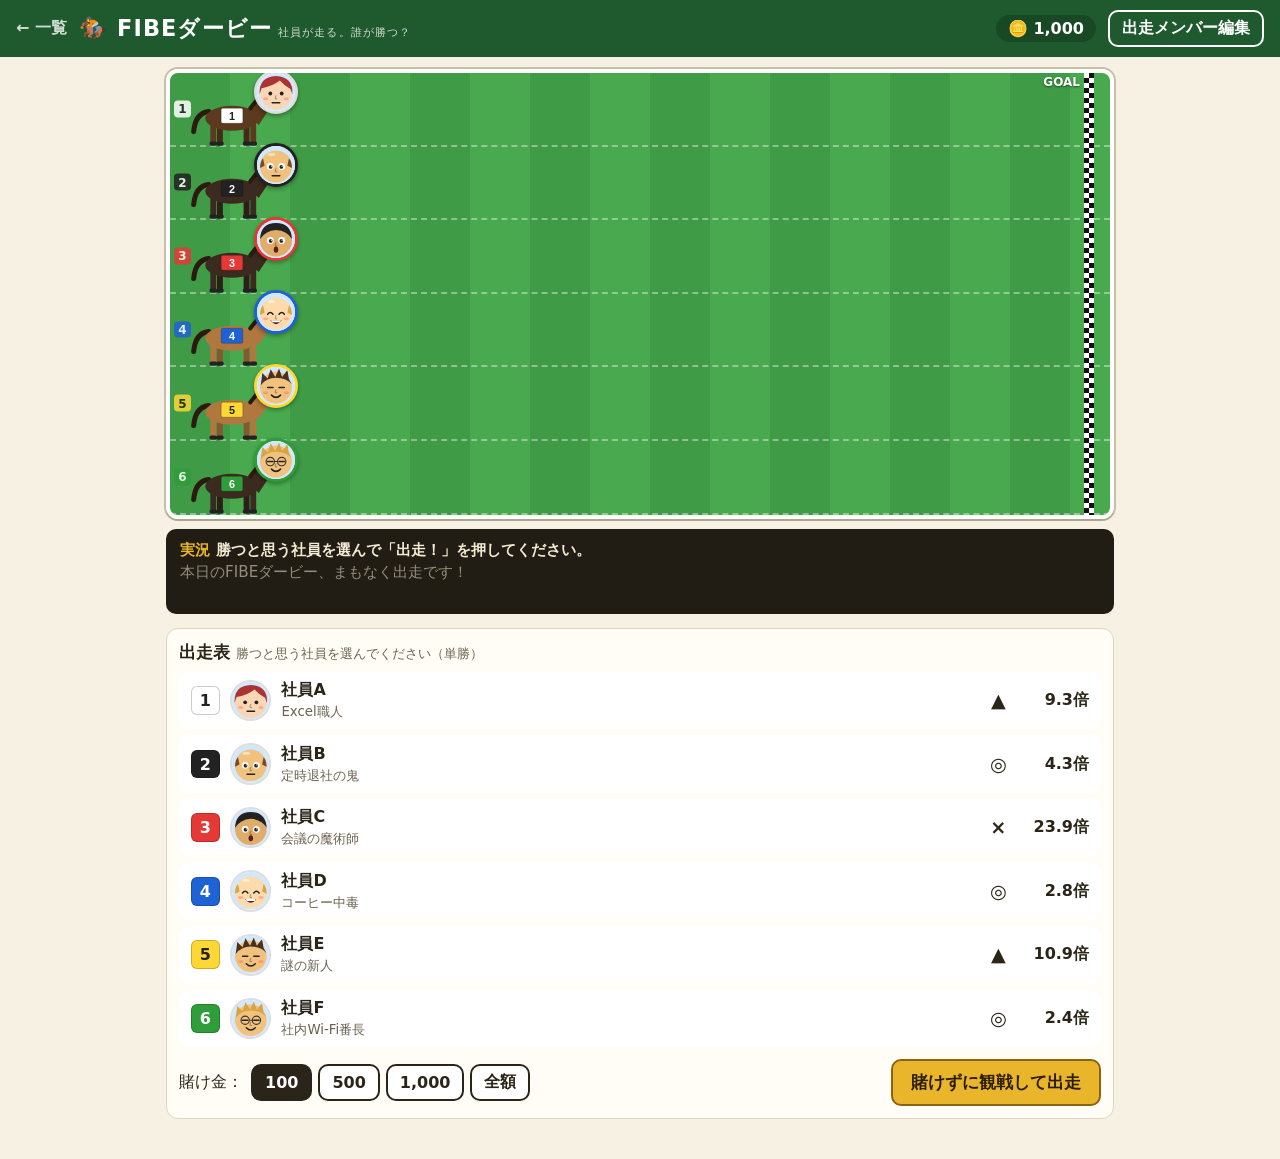
==== commit 8c877929: "FIBEダービーにfaviconを追加（favicon.icoの404を解消） Co-Authored-By: Claude Opus 5.5 <noreply@anthropic.com>" ====
--- a/games/fibe-derby/index.html
+++ b/games/fibe-derby/index.html
@@ -3,7 +3,8 @@
 <head>
 <meta charset="utf-8">
 <meta name="viewport" content="width=device-width,initial-scale=1">
-<title>FIBEダービー</title>
+<title>FIBEダービー｜のみゲー！</title>
+<link rel="icon" href="data:image/svg+xml,<svg xmlns='http://www.w3.org/2000/svg' viewBox='0 0 100 100'><text y='.9em' font-size='90'>🏇</text></svg>">
 <style>
   :root {
     --bg: #f6f1e3;
